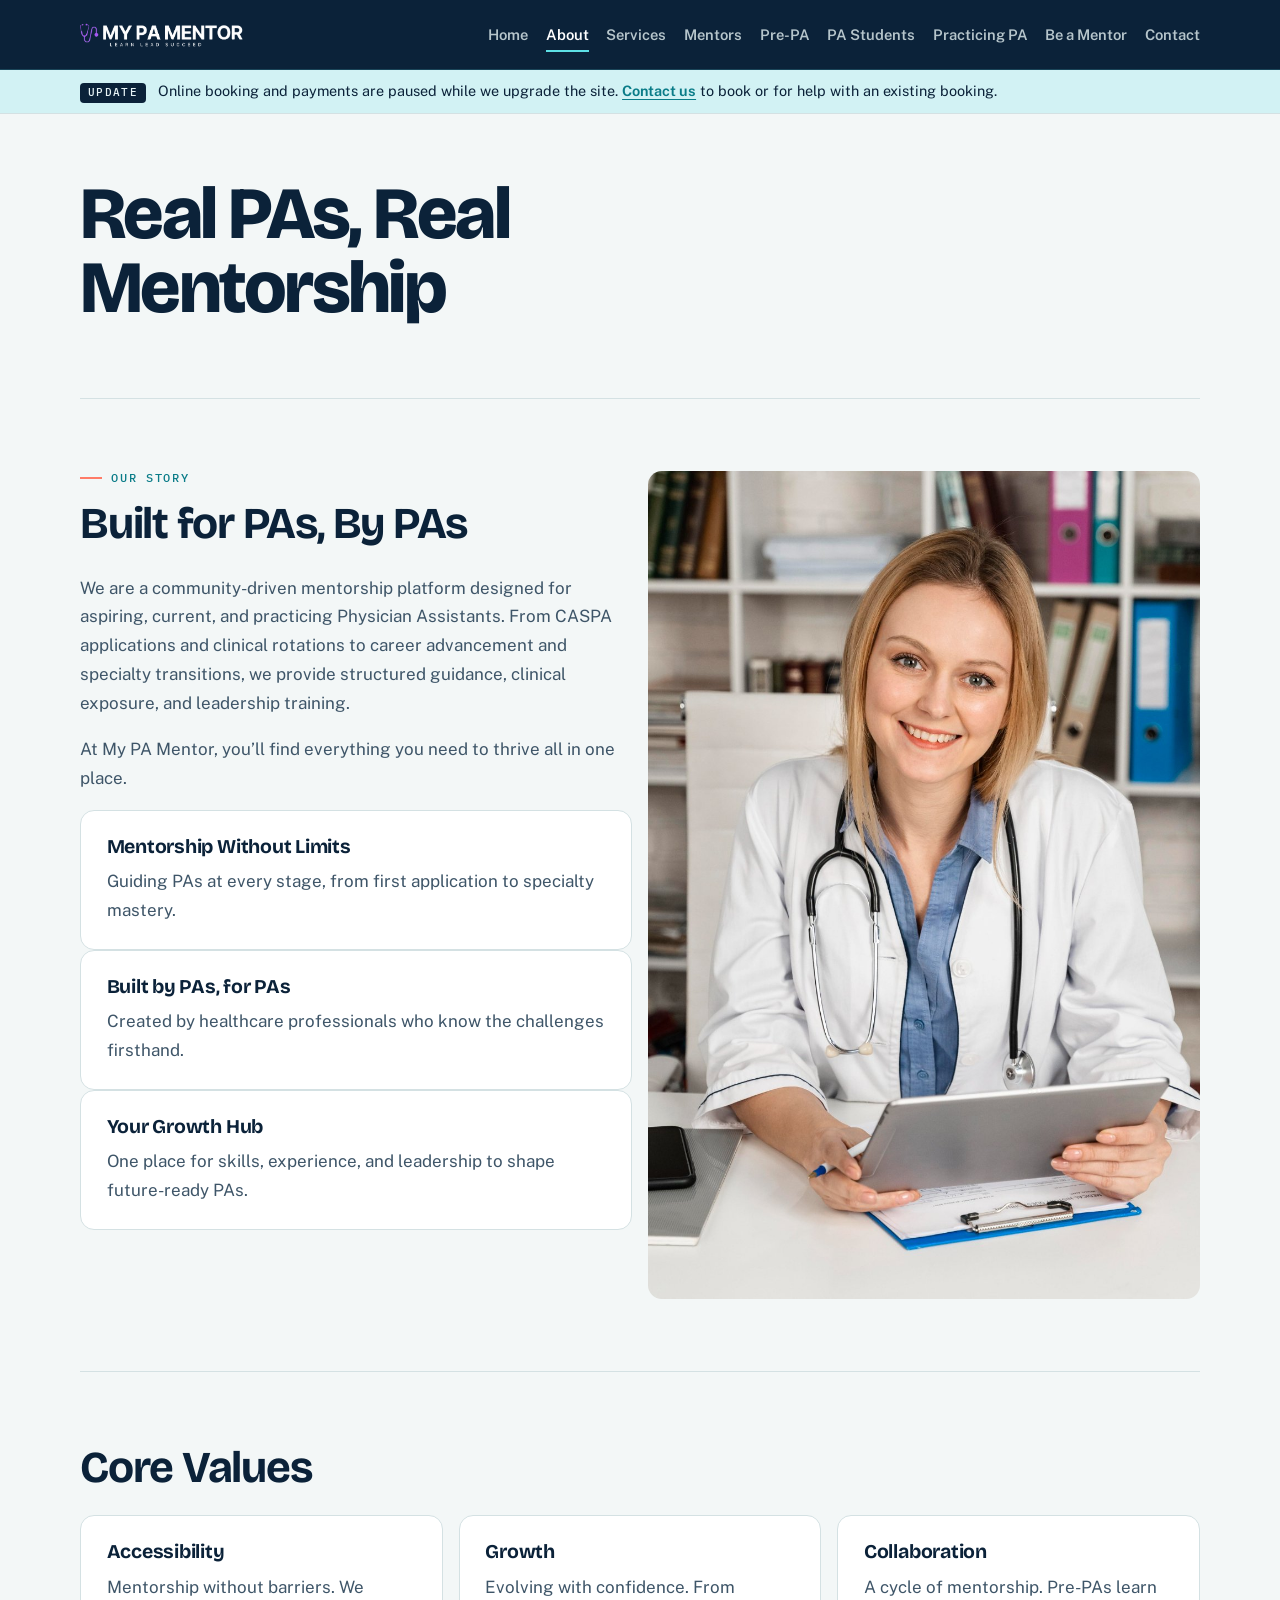
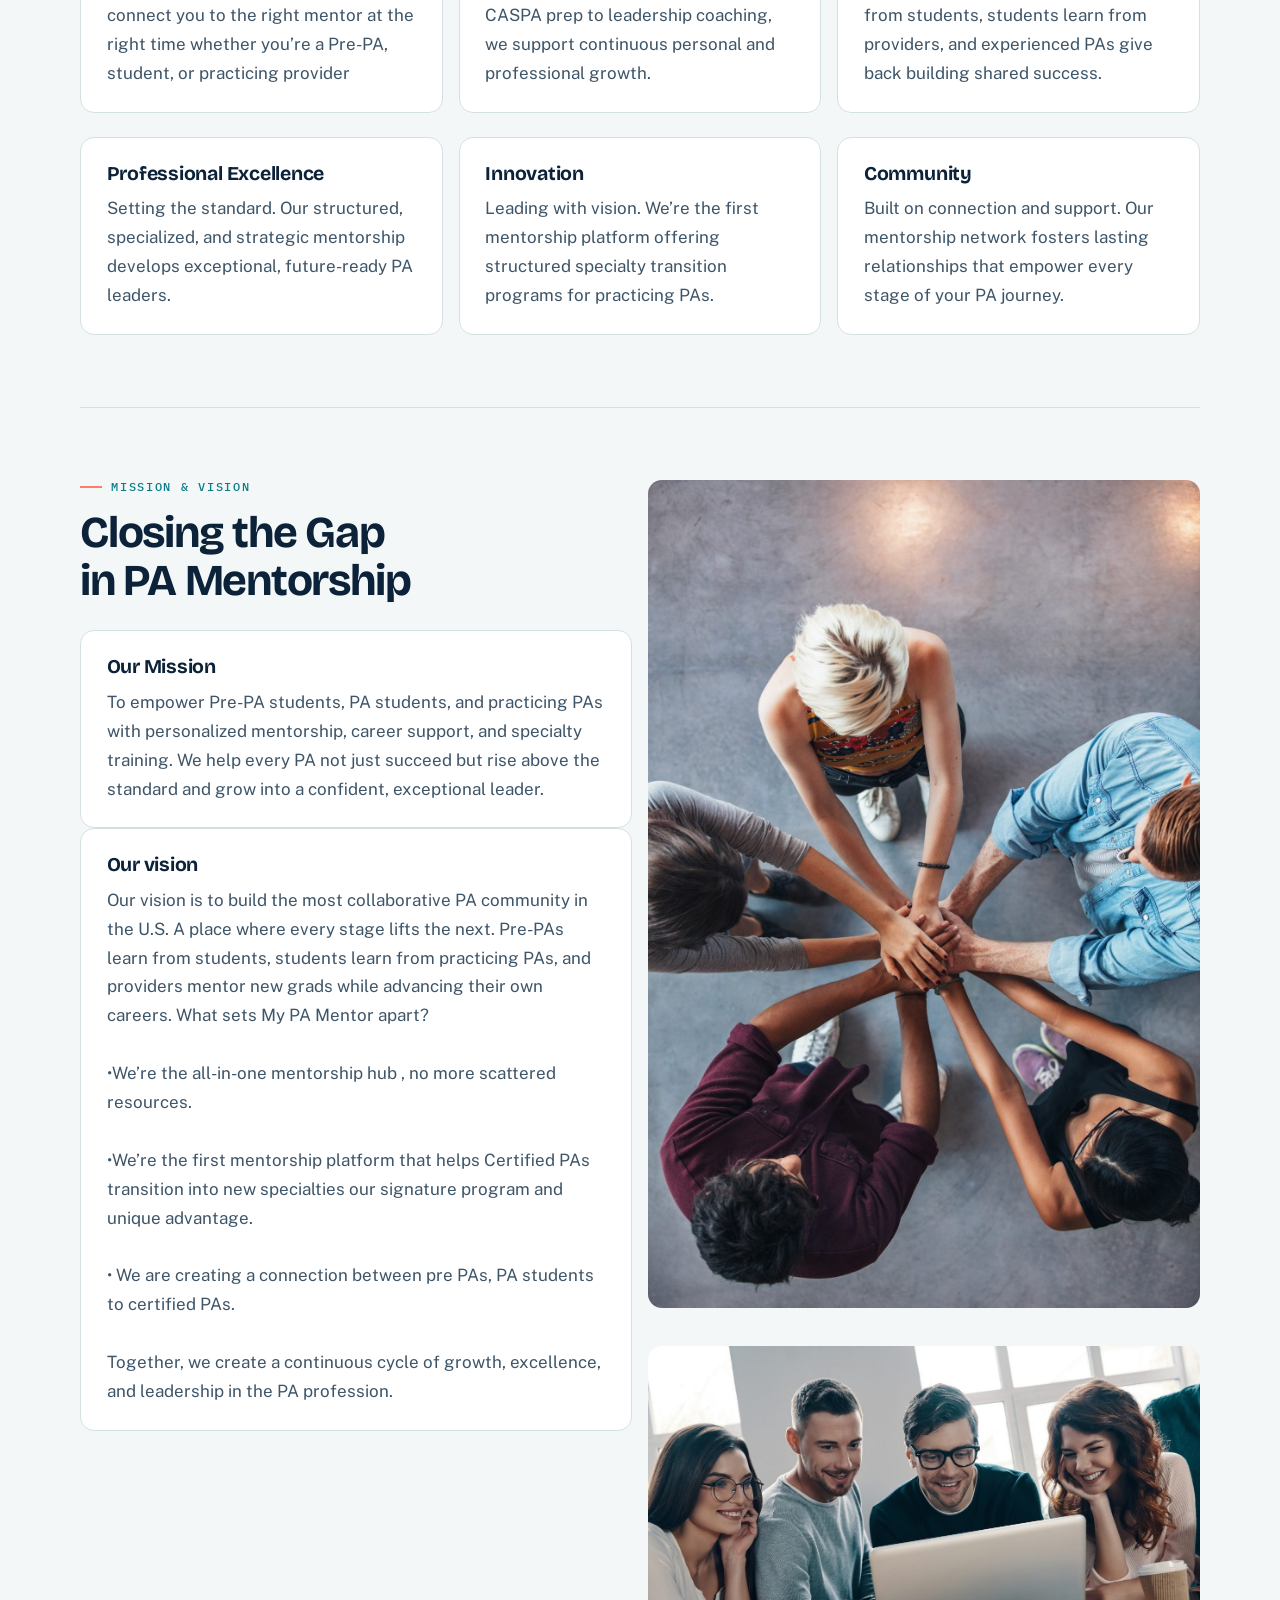
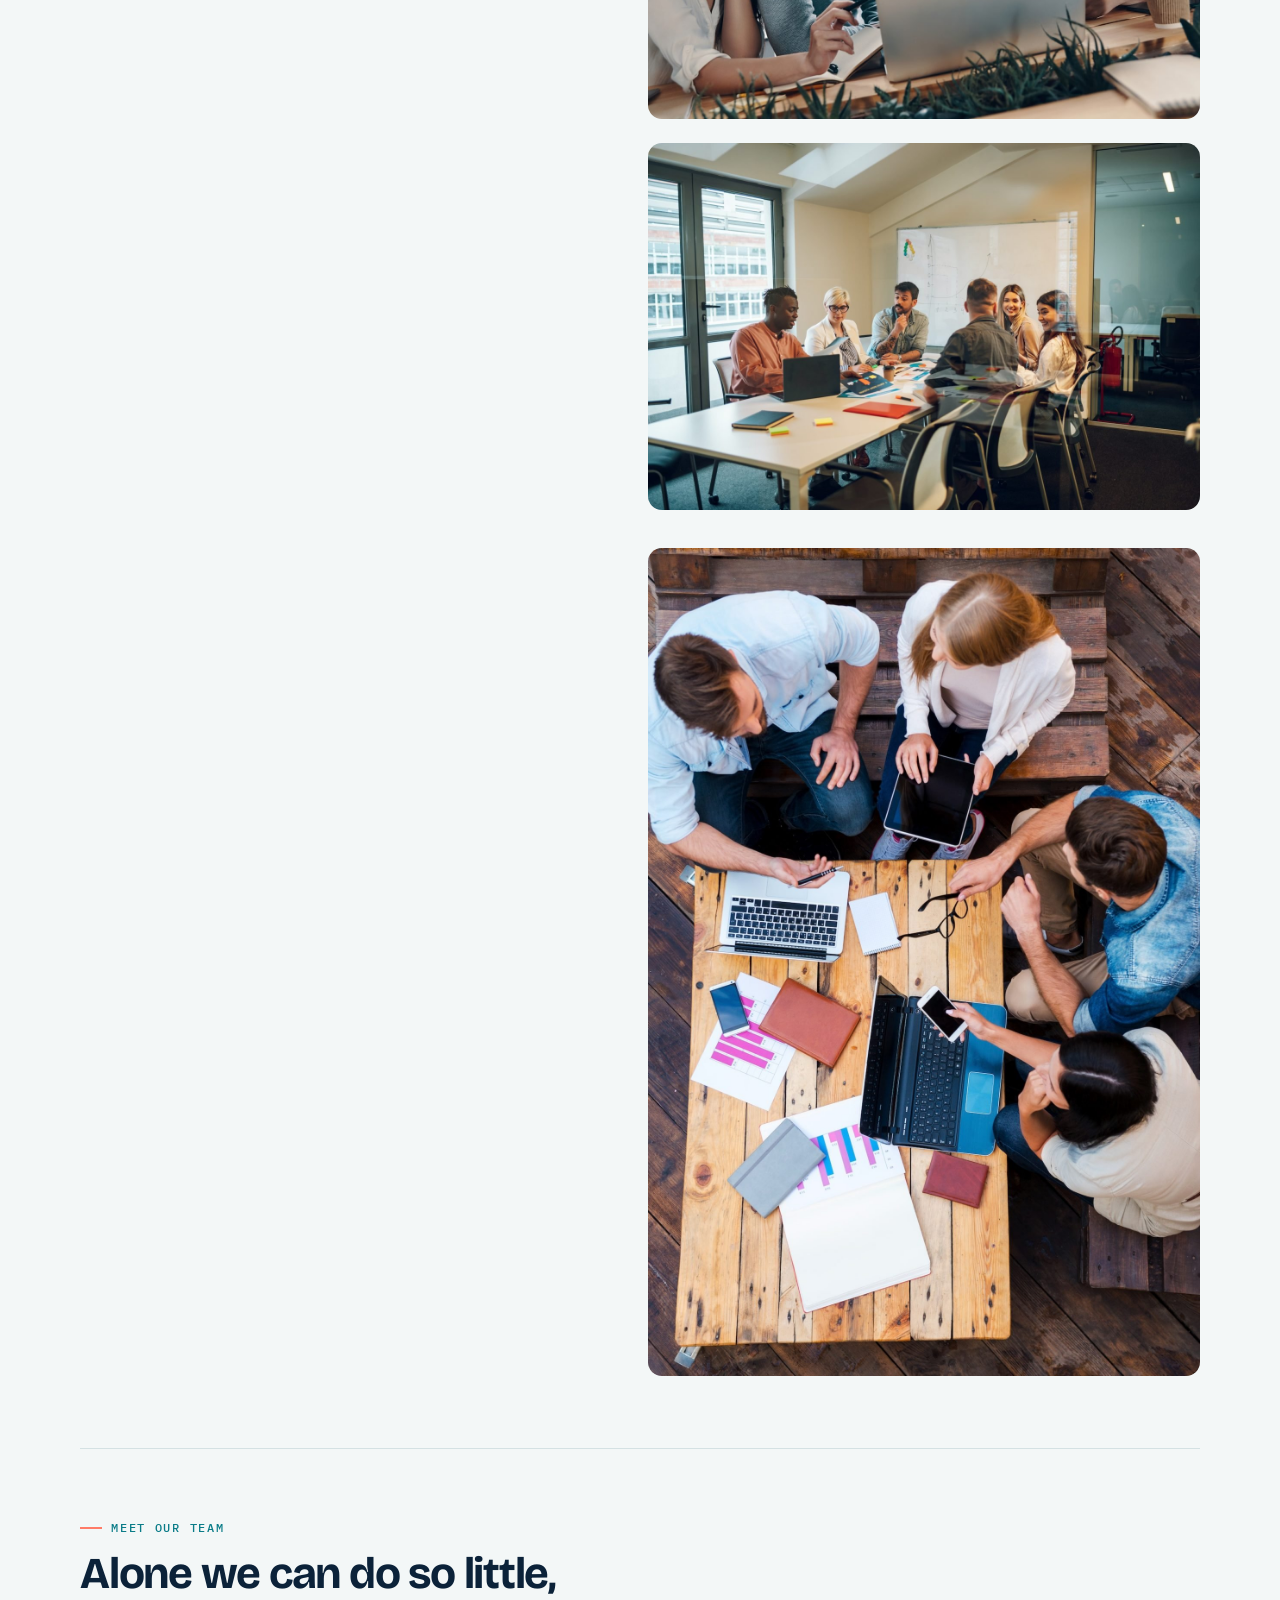
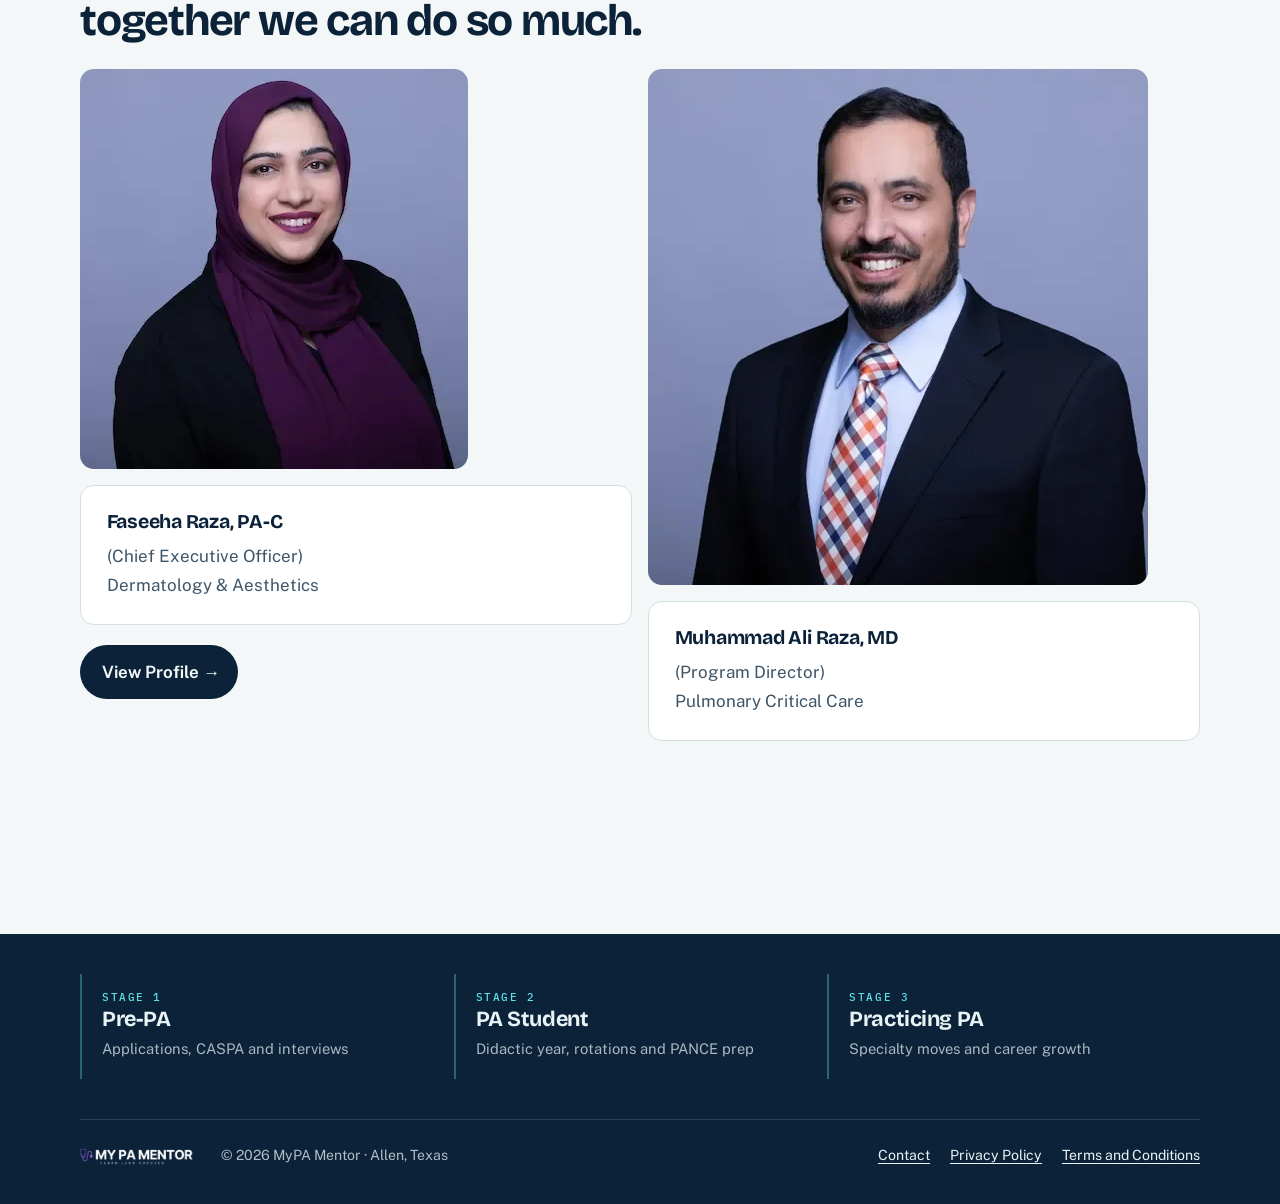
==== about/index.html @ 91609c61 "Restore MyPA Mentor content pages as sanitised static site Replace the single interim page with 13 c" ====
<!doctype html>
<html lang="en">
<head>
<meta charset="utf-8">
<meta name="viewport" content="width=device-width, initial-scale=1">
<meta http-equiv="Content-Security-Policy" content="default-src 'none'; style-src 'self'; img-src 'self'; font-src 'self'; base-uri 'none'; form-action 'none'; frame-ancestors 'none'; object-src 'none'">
<meta name="referrer" content="no-referrer">
<title>About Us | MyPA Mentor</title>
<meta name="description" content="Real PAs, Real Mentorship our story Built for PAs, By PAs We are a community-driven mentorship platform designed for aspiring, current, and practicing Phys">
<link rel="canonical" href="https://mypamentor.com/about/">
<link rel="stylesheet" href="/assets/site.css">
<link rel="icon" href="/assets/icon.svg" type="image/svg+xml">
</head>
<body>
<a class="skip" href="#main">Skip to content</a>
<header class="top"><div class="shell"><a class="brand" href="/"><img src="/assets/logo.png" alt="My PA Mentor — Learn and Succeed" width="535" height="150"></a><nav aria-label="Main"><a href="/">Home</a><a href="/about/" aria-current="page">About</a><a href="/service/">Services</a><a href="/mentors/">Mentors</a><a href="/pre-pa-students/">Pre-PA</a><a href="/pa-students/">PA Students</a><a href="/practicing-pa/">Practicing PA</a><a href="/be-a-mentor/">Be a Mentor</a><a href="/contact-us/">Contact</a></nav></div></header>
<div class="notice"><div class="shell"><span class="notice-tag">Update</span><span>Online booking and payments are paused while we upgrade the site. <a href="/contact-us/">Contact us</a> to book or for help with an existing booking.</span></div></div>
<main id="main" class="shell page-about">
<section class="block lead"><div class="stack"><div class="stack"><div class="stack"><h1>Real PAs, Real Mentorship</h1></div></div></div></section>
<section class="block grid"><div class="stack"><p class="eyebrow">our story</p><h2>Built for PAs, By PAs</h2><p>We are a community-driven mentorship platform designed for aspiring, current, and practicing Physician Assistants. From CASPA applications and clinical rotations to career advancement and specialty transitions, we provide structured guidance, clinical exposure, and leadership training.</p><p>At My PA Mentor, you’ll find everything you need to thrive all in one place.</p><div class="card"><h3>Mentorship Without Limits</h3><p>Guiding PAs at every stage, from first application to specialty mastery.</p></div><div class="card"><h3>Built by PAs, for PAs</h3><p>Created by healthcare professionals who know the challenges firsthand.</p></div><div class="card"><h3>Your Growth Hub</h3><p>One place for skills, experience, and leadership to shape future-ready PAs.</p></div></div><div class="stack"><figure><img src="/images/2025-11-2148827838.jpg" alt="" loading="lazy"></figure></div></section>
<section class="block"><div class="stack"><div class="stack"><div class="stack"><h2>Core Values</h2></div></div><div class="grid"><div class="stack"><div class="card"><h3>Accessibility</h3><p>Mentorship without barriers. We connect you to the right mentor at the right time whether you’re a Pre-PA, student, or practicing provider</p></div></div><div class="stack"><div class="card"><h3>Growth</h3><p>Evolving with confidence. From CASPA prep to leadership coaching, we support continuous personal and professional growth.</p></div></div><div class="stack"><div class="card"><h3>Collaboration</h3><p>A cycle of mentorship. Pre-PAs learn from students, students learn from providers, and experienced PAs give back building shared success.</p></div></div></div><div class="grid"><div class="stack"><div class="card"><h3>Professional Excellence</h3><p>Setting the standard. Our structured, specialized, and strategic mentorship develops exceptional, future-ready PA leaders.</p></div></div><div class="stack"><div class="card"><h3>Innovation</h3><p>Leading with vision. We’re the first mentorship platform offering structured specialty transition programs for practicing PAs.</p></div></div><div class="stack"><div class="card"><h3>Community</h3><p>Built on connection and support. Our mentorship network fosters lasting relationships that empower every stage of your PA journey.</p></div></div></div></div></section>
<section class="block grid"><div class="stack"><p class="eyebrow">Mission &amp; Vision</p><h2>Closing the Gap in PA Mentorship</h2><div class="card"><h3>Our Mission</h3><p>To empower Pre-PA students, PA students, and practicing PAs with personalized mentorship, career support, and specialty training. We help every PA not just succeed but rise above the standard and grow into a confident, exceptional leader.</p></div><div class="card"><h3>Our vision</h3><p>Our vision is to build the most collaborative PA community in the U.S. A place where every stage lifts the next. Pre-PAs learn from students, students learn from practicing PAs, and providers mentor new grads while advancing their own careers. What sets My PA Mentor apart?<br>

<br>•We’re the all-in-one mentorship hub , no more scattered resources.<br>
<br>•We’re the first mentorship platform that helps Certified PAs transition into new specialties our signature program and unique advantage.
<br>
<br>• We are creating a connection between pre PAs, PA students to certified PAs. 
<br><br>Together, we create a continuous cycle of growth, excellence, and leadership in the PA profession.</p></div></div><div class="stack"><div class="grid"><div class="stack"><figure><img src="/images/2025-10-symbolizing-unity-and-teamwork.jpg" alt="" loading="lazy"></figure></div><div class="stack"><figure><img src="/images/2025-09-team-of-innovators-.jpg" alt="" loading="lazy"></figure></div></div><div class="grid"><div class="stack"><figure><img src="/images/2025-10-multiracial-business-team-having-a-meeting-in-the-office.jpg" alt="" loading="lazy"></figure></div><div class="stack"><figure><img src="/images/2025-09-creative-team-in-action-.jpg" alt="" loading="lazy"></figure></div></div></div></section>
<section class="block"><div class="stack"><div class="stack"><div class="stack"><p class="eyebrow">Meet our team</p><h2>Alone we can do so little, together we can do so much.</h2></div></div><div class="grid"><div class="stack"><figure><img src="/images/2025-10-drfashiaprofile.webp" alt="" loading="lazy"></figure><div class="card"><h3>Faseeha Raza, PA-C</h3><p>(Chief Executive Officer) <br>
Dermatology &amp; Aesthetics</p></div><p class="cta"><a class="button" href="/faseeha-raza/">View Profile</a></p></div><div class="stack"><figure><img src="/images/2025-10-drRazaprofile.webp" alt="" loading="lazy"></figure><div class="card"><h3>Muhammad Ali Raza, MD</h3><p>(Program Director) <br>
Pulmonary Critical Care</p></div></div></div></div></section>

</main>
<footer class="bottom">
<div class="shell journey" aria-label="Mentorship by career stage">
<a href="/pre-pa-students/"><span class="stage">Stage 1</span><strong>Pre-PA</strong><span>Applications, CASPA and interviews</span></a>
<a href="/pa-students/"><span class="stage">Stage 2</span><strong>PA Student</strong><span>Didactic year, rotations and PANCE prep</span></a>
<a href="/practicing-pa/"><span class="stage">Stage 3</span><strong>Practicing PA</strong><span>Specialty moves and career growth</span></a>
</div>
<div class="shell base"><p><img class="foot-logo" src="/assets/logo.png" alt="My PA Mentor" width="535" height="150">&copy; 2026 MyPA Mentor &middot; Allen, Texas</p><p><a href="/contact-us/">Contact</a><a href="/privacy/">Privacy Policy</a><a href="/terms/">Terms and Conditions</a></p></div>
</footer>
</body>
</html>
---- assets/site.css ----
/* MyPA Mentor — static site stylesheet (newly authored, 2026-09) */
@font-face { font-family: "Bricolage Grotesque"; font-style: normal; font-weight: 600 800; font-display: swap; src: url("/assets/fonts/bricolage-grotesque.woff2") format("woff2"); }
@font-face { font-family: "Public Sans"; font-style: normal; font-weight: 400 700; font-display: swap; src: url("/assets/fonts/public-sans.woff2") format("woff2"); }
@font-face { font-family: "Public Sans"; font-style: italic; font-weight: 400; font-display: swap; src: url("/assets/fonts/public-sans-italic.woff2") format("woff2"); }
@font-face { font-family: "IBM Plex Mono"; font-style: normal; font-weight: 500; font-display: swap; src: url("/assets/fonts/plex-mono-500.woff2") format("woff2"); }

:root {
  --ground: #f3f7f7;
  --surface: #ffffff;
  --surface-2: #e8f1f2;
  --ink: #0b2239;
  --ink-soft: #3e5568;
  --muted: #6b8090;
  --line: #d4e1e3;
  --teal: #0a7c88;
  --aqua: #5de0e6;
  --aqua-wash: rgba(93, 224, 230, 0.22);
  --coral: #ff7c68;
  --band: #0b2239;
  --band-ink: #e7f3f5;
  --shadow: 0 1px 2px rgba(11, 34, 57, 0.06), 0 12px 32px rgba(11, 34, 57, 0.07);
  --display: "Bricolage Grotesque", "Segoe UI", system-ui, sans-serif;
  --body: "Public Sans", "Segoe UI", system-ui, -apple-system, sans-serif;
  --mono: "IBM Plex Mono", ui-monospace, "Cascadia Mono", Consolas, monospace;
  --r: 14px;
  color-scheme: light;
}
@media (prefers-color-scheme: dark) {
  :root:not([data-theme="light"]) {
    --ground: #08141f; --surface: #0e1f2f; --surface-2: #122839; --ink: #e8f1f3; --ink-soft: #b3c4cd; --muted: #8aa0ad;
    --line: #1e3547; --teal: #5de0e6; --aqua-wash: rgba(93, 224, 230, 0.12); --band: #0e1f2f; --band-ink: #e8f1f3;
    --shadow: 0 1px 2px rgba(0, 0, 0, 0.3), 0 12px 32px rgba(0, 0, 0, 0.25); color-scheme: dark;
  }
}
:root[data-theme="dark"] {
  --ground: #08141f; --surface: #0e1f2f; --surface-2: #122839; --ink: #e8f1f3; --ink-soft: #b3c4cd; --muted: #8aa0ad;
  --line: #1e3547; --teal: #5de0e6; --aqua-wash: rgba(93, 224, 230, 0.12); --band: #0e1f2f; --band-ink: #e8f1f3;
  --shadow: 0 1px 2px rgba(0, 0, 0, 0.3), 0 12px 32px rgba(0, 0, 0, 0.25); color-scheme: dark;
}

*, *::before, *::after { box-sizing: border-box; }
html { -webkit-text-size-adjust: 100%; }
body {
  margin: 0; min-width: 20rem; background: var(--ground); color: var(--ink);
  font: 400 1.0625rem/1.7 var(--body); text-rendering: optimizeLegibility;
}
img { display: block; max-width: 100%; height: auto; }
a { color: var(--teal); text-decoration-thickness: 1px; text-underline-offset: 0.2em; }
a:hover { text-decoration-thickness: 2px; }
:focus-visible { outline: 3px solid var(--aqua); outline-offset: 3px; border-radius: 4px; }
.shell { width: min(100% - 2.5rem, 70rem); margin-inline: auto; }
.skip { position: absolute; left: 1rem; top: -4rem; z-index: 20; padding: 0.6rem 1rem; border-radius: 8px; background: var(--ink); color: var(--ground); }
.skip:focus { top: 1rem; }

/* ---------- header + notice ---------- */
.top { position: sticky; top: env(safe-area-inset-top, 0px); z-index: 10; background: #0b2239; border-bottom: 1px solid rgba(93, 224, 230, 0.18); }
.top .shell { display: flex; flex-wrap: wrap; align-items: center; justify-content: space-between; gap: 0.75rem 2rem; padding-block: 0.7rem; }
.brand { display: inline-flex; align-items: center; line-height: 0; }
.brand img { height: 2.9rem; width: auto; }
nav { display: flex; flex-wrap: wrap; gap: 0.15rem 1.1rem; }
nav a { color: rgba(231, 243, 245, 0.78); text-decoration: none; font-weight: 600; font-size: 0.92rem; padding-block: 0.3rem; background: linear-gradient(#5de0e6, #5de0e6) left bottom / 0 2px no-repeat; transition: background-size 0.2s ease, color 0.2s ease; }
nav a:hover, nav a[aria-current="page"] { color: #ffffff; background-size: 100% 2px; }
.top :focus-visible { outline-color: #5de0e6; }
.notice { background: var(--aqua-wash); color: var(--ink); font-size: 0.9rem; border-bottom: 1px solid var(--line); }
.notice .shell { display: flex; gap: 0.75rem; align-items: baseline; padding-block: 0.6rem; }
.notice a { color: var(--teal); font-weight: 650; }
.notice-tag { flex: none; font: 500 0.7rem/1 var(--mono); letter-spacing: 0.12em; text-transform: uppercase; color: #e7f3f5; background: #0b2239; padding: 0.3rem 0.5rem; border-radius: 4px; }

/* ---------- type ---------- */
main { padding-block: clamp(2rem, 5vw, 4rem) clamp(3rem, 7vw, 6rem); }
h1, h2, h3 { font-family: var(--display); color: var(--ink); text-wrap: balance; margin: 0 0 0.6em; }
h1 { font-size: clamp(2.5rem, 6.2vw, 4.6rem); font-weight: 800; line-height: 1; letter-spacing: -0.035em; max-width: 16ch; }
h2 { font-size: clamp(1.75rem, 3.6vw, 2.75rem); font-weight: 700; line-height: 1.08; letter-spacing: -0.028em; max-width: 22ch; }
h3 { font-size: 1.22rem; font-weight: 700; line-height: 1.25; letter-spacing: -0.012em; }
p, li { color: var(--ink-soft); max-width: 65ch; overflow-wrap: break-word; }
p { margin: 0 0 1em; }
strong { color: var(--ink); font-weight: 650; }
.eyebrow { display: inline-flex; align-items: center; gap: 0.55rem; margin: 0 0 0.9rem; color: var(--teal); font: 500 0.76rem/1.2 var(--mono); letter-spacing: 0.14em; text-transform: uppercase; }
.eyebrow::before { content: ""; width: 1.4rem; height: 2px; background: var(--coral); }

/* ---------- sections ---------- */
.block { padding-block: clamp(2.5rem, 6vw, 4.5rem); border-top: 1px solid var(--line); }
.block.lead { border-top: 0; padding-top: 0; }
.stack { display: flex; flex-direction: column; min-width: 0; }
.stack > :last-child { margin-bottom: 0; }
.grid { display: grid; grid-template-columns: repeat(auto-fit, minmax(min(100%, 17rem), 1fr)); gap: clamp(1.25rem, 3vw, 2.5rem); align-items: start; }
.stack + .stack, .grid + .grid, .stack + .grid, .grid + .stack { margin-top: 1.5rem; }
.grid > .stack + .stack { margin-top: 0; }

/* lead section: text + image mosaic */
.lead h1 + h2, .lead h1 + h3 { font-family: var(--body); font-size: clamp(1.05rem, 1.6vw, 1.25rem); font-weight: 400; letter-spacing: 0; line-height: 1.6; color: var(--ink-soft); max-width: 58ch; }
.lead .grid { align-items: center; }
.lead .stack:has(> figure + figure) { display: grid; grid-template-columns: 1fr 1fr; gap: 0.9rem; }
.lead .stack:has(> figure + figure) > figure { margin: 0; }

/* ---------- media ---------- */
figure { margin: 0 0 1rem; }
figure img { width: auto; max-width: 100%; border-radius: var(--r); }
figure.linked a { display: block; border-radius: var(--r); transition: transform 0.2s ease, box-shadow 0.2s ease; }
figure.linked a:hover { transform: translateY(-3px); box-shadow: var(--shadow); }
figcaption { margin-top: 0.4rem; font: 500 0.75rem/1.4 var(--mono); color: var(--muted); }
.gallery { display: grid; grid-template-columns: repeat(auto-fill, minmax(10rem, 1fr)); gap: 0.75rem; }
.gallery img { border-radius: 10px; }

/* ---------- cards: features & FAQs only ---------- */
.card { height: 100%; padding: 1.5rem 1.6rem; background: var(--surface); border: 1px solid var(--line); border-radius: var(--r); }
.card h3 { margin-bottom: 0.5rem; }
.card h3 a { color: inherit; text-decoration: none; }
.card p:last-child { margin-bottom: 0; }
.grid:has(> .stack > .card) { gap: 1rem; }

/* lists */
.list { list-style: none; padding: 0; margin: 0 0 1rem; display: grid; gap: 0.5rem; }
.list li { position: relative; padding-left: 1.6rem; color: var(--ink); font-weight: 550; }
.list li::before { content: ""; position: absolute; left: 0; top: 0.62em; width: 0.8rem; height: 2px; background: var(--teal); }
main ul:not(.list), main ol { padding-left: 1.2rem; }

/* buttons */
.cta { margin: 1.25rem 0 0; }
.button { display: inline-flex; align-items: center; gap: 0.5rem; padding: 0.8rem 1.35rem; border-radius: 999px; background: var(--ink); color: var(--ground); font-weight: 650; text-decoration: none; transition: background 0.2s ease, transform 0.2s ease; }
.button::after { content: "→"; font-family: var(--mono); }
.button:hover { background: var(--teal); color: var(--surface); transform: translateY(-1px); }

/* testimonials */
.quotes { display: grid; grid-template-columns: repeat(auto-fit, minmax(min(100%, 18rem), 1fr)); gap: 1rem; margin-top: 0.5rem; }
blockquote { margin: 0; padding: 1.5rem 1.6rem 1.3rem; background: var(--surface); border: 1px solid var(--line); border-radius: var(--r); color: var(--ink-soft); font-size: 0.98rem; white-space: pre-line; }
blockquote::before { content: "\201C"; display: block; height: 2.2rem; font: 800 3.6rem/1 var(--display); color: var(--aqua); }
blockquote footer { white-space: normal; margin-top: 1rem; padding-top: 0.8rem; border-top: 1px dashed var(--line); font: 500 0.78rem/1.4 var(--mono); letter-spacing: 0.04em; color: var(--ink); }

/* accordion */
details { border-bottom: 1px solid var(--line); padding-block: 1rem; }
summary { cursor: pointer; font: 700 1.1rem/1.3 var(--display); color: var(--ink); list-style: none; display: flex; justify-content: space-between; gap: 1rem; }
summary::-webkit-details-marker { display: none; }
summary::after { content: "+"; font-family: var(--mono); color: var(--teal); }
details[open] summary::after { content: "–"; }
details > :not(summary) { margin-top: 0.75rem; }

/* misc */
.address { font: 500 0.85rem/1.5 var(--mono); color: var(--ink); }
.notice-inline { padding: 1rem 1.2rem; border-radius: var(--r); background: var(--aqua-wash); border: 1px solid var(--line); color: var(--ink); }
.table-wrap, table { display: block; overflow-x: auto; }
table { border-collapse: collapse; } th, td { border: 1px solid var(--line); padding: 0.5rem 0.75rem; text-align: left; }
hr { border: 0; border-top: 1px solid var(--line); margin: 2rem 0; }

/* legal pages: single reading column */
.legal { max-width: 46rem; }
.legal h3 { margin-top: 2rem; font-size: 1.15rem; }

/* ---------- footer ---------- */
.bottom { margin-top: 2rem; background: #0b2239; color: #e7f3f5; }
.journey { display: grid; grid-template-columns: repeat(auto-fit, minmax(min(100%, 14rem), 1fr)); gap: 1px; padding-block: 2.5rem; }
.journey a { display: grid; gap: 0.3rem; padding: 1.1rem 1.25rem; color: var(--band-ink); text-decoration: none; border-left: 2px solid rgba(93, 224, 230, 0.35); transition: border-color 0.2s ease, background 0.2s ease; }
.journey a:hover { border-color: var(--aqua); background: rgba(93, 224, 230, 0.07); }
.journey .stage { font: 500 0.7rem/1 var(--mono); letter-spacing: 0.14em; text-transform: uppercase; color: var(--aqua); }
.journey strong { color: var(--band-ink); font: 700 1.35rem/1.1 var(--display); letter-spacing: -0.02em; }
.journey span:last-child { color: rgba(231, 243, 245, 0.72); font-size: 0.92rem; }
.base { display: flex; flex-wrap: wrap; justify-content: space-between; gap: 0.75rem 2rem; padding-block: 1.25rem 2rem; border-top: 1px solid rgba(231, 243, 245, 0.14); font-size: 0.88rem; }
.base p { margin: 0; color: rgba(231, 243, 245, 0.75); display: flex; flex-wrap: wrap; align-items: center; gap: 0.4rem 1.25rem; }
.base a { color: var(--band-ink); }
.foot-logo { height: 2rem; width: auto; margin-right: 0.4rem; }

@media (max-width: 44rem) {
  .notice .shell { flex-direction: column; gap: 0.35rem; }
  .top { position: static; }
  .brand img { height: 2.4rem; }
  nav { gap: 0.1rem 0.9rem; }
  nav a { font-size: 0.88rem; }
}
@media (prefers-reduced-motion: reduce) { *, *::before, *::after { transition: none !important; } }
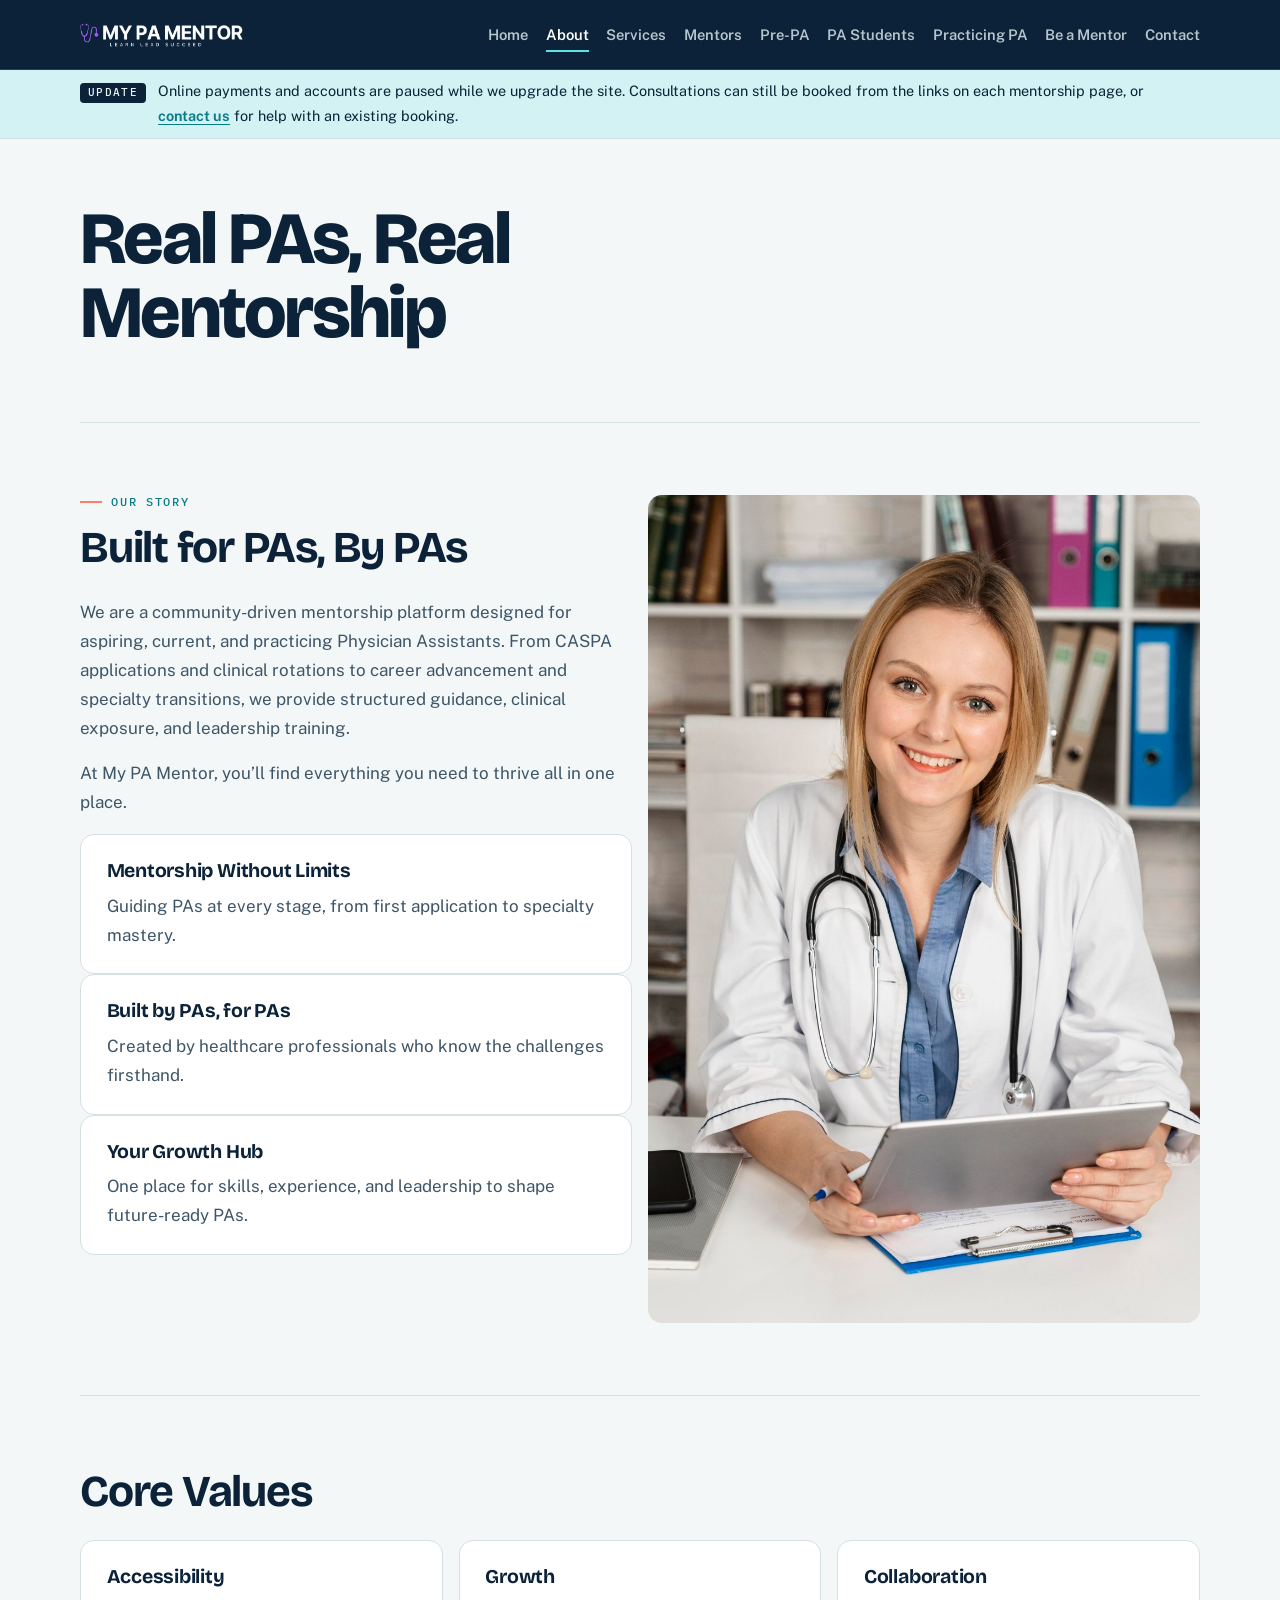
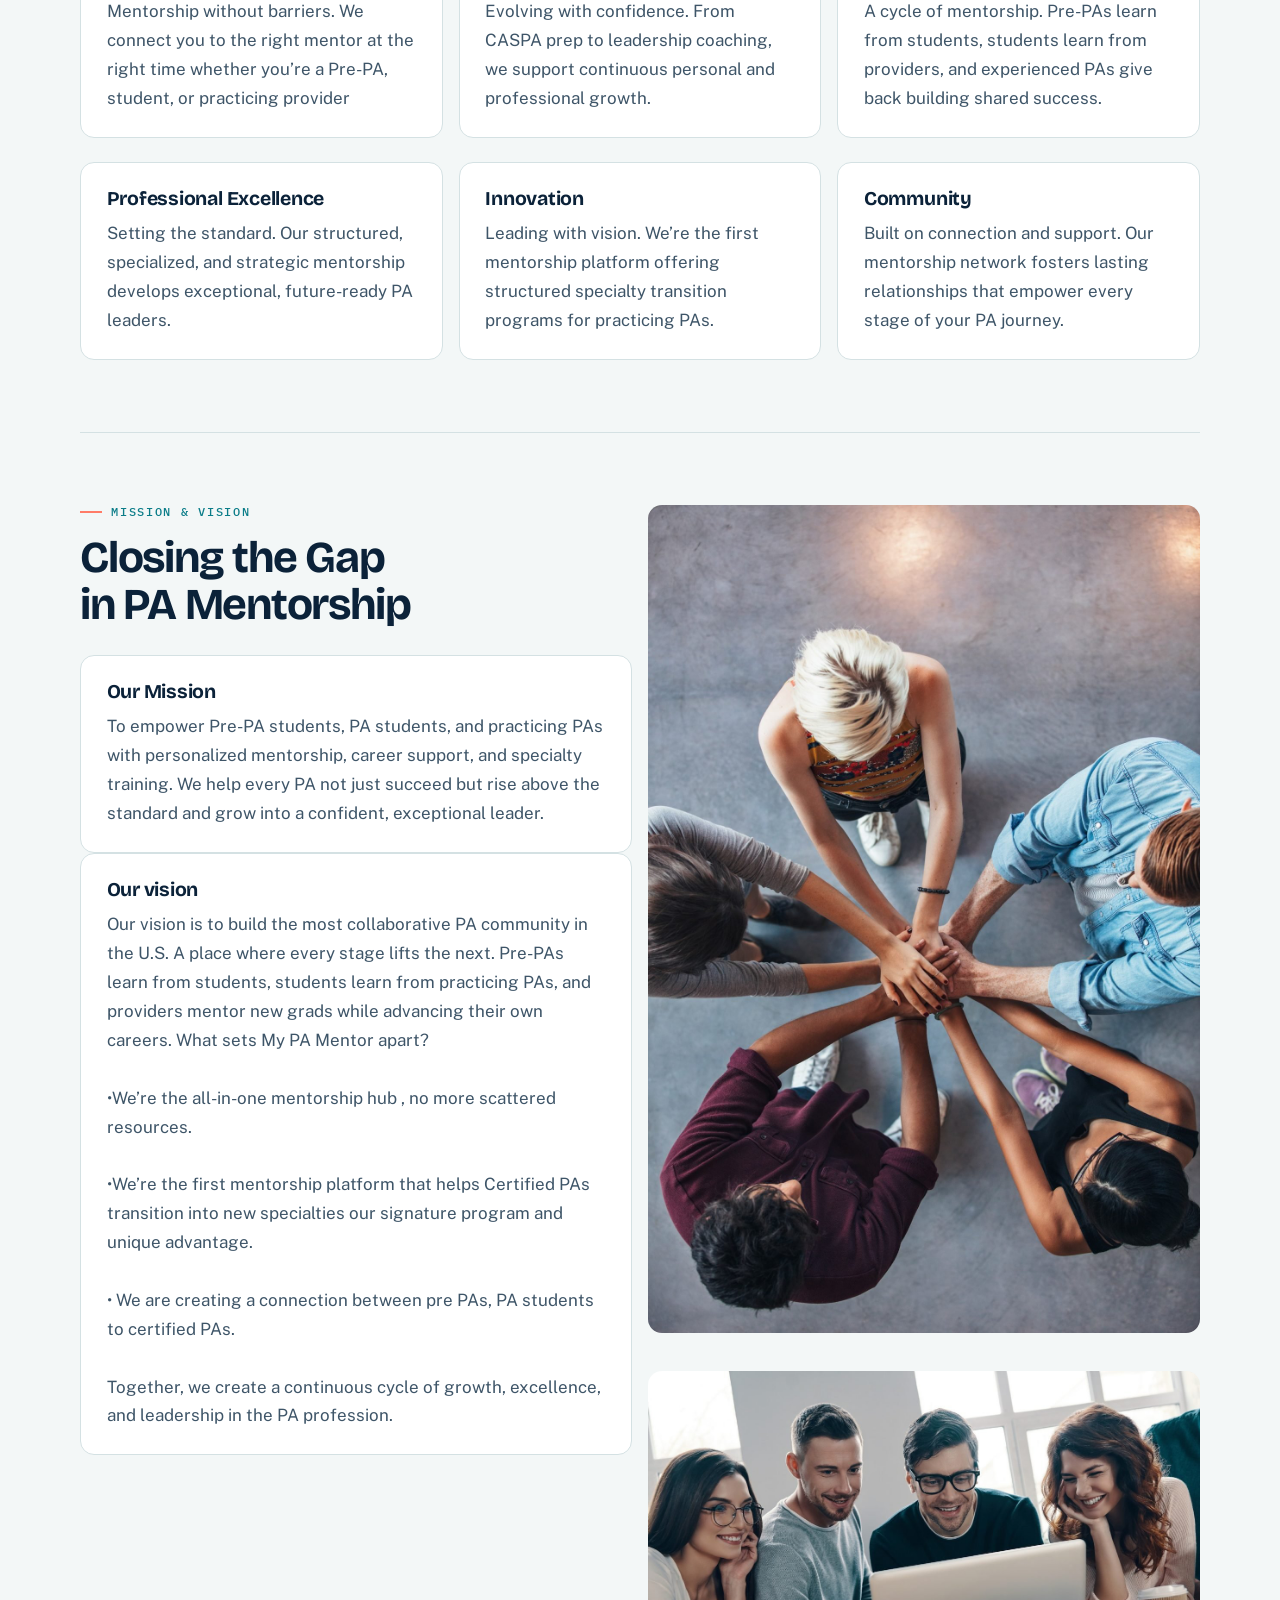
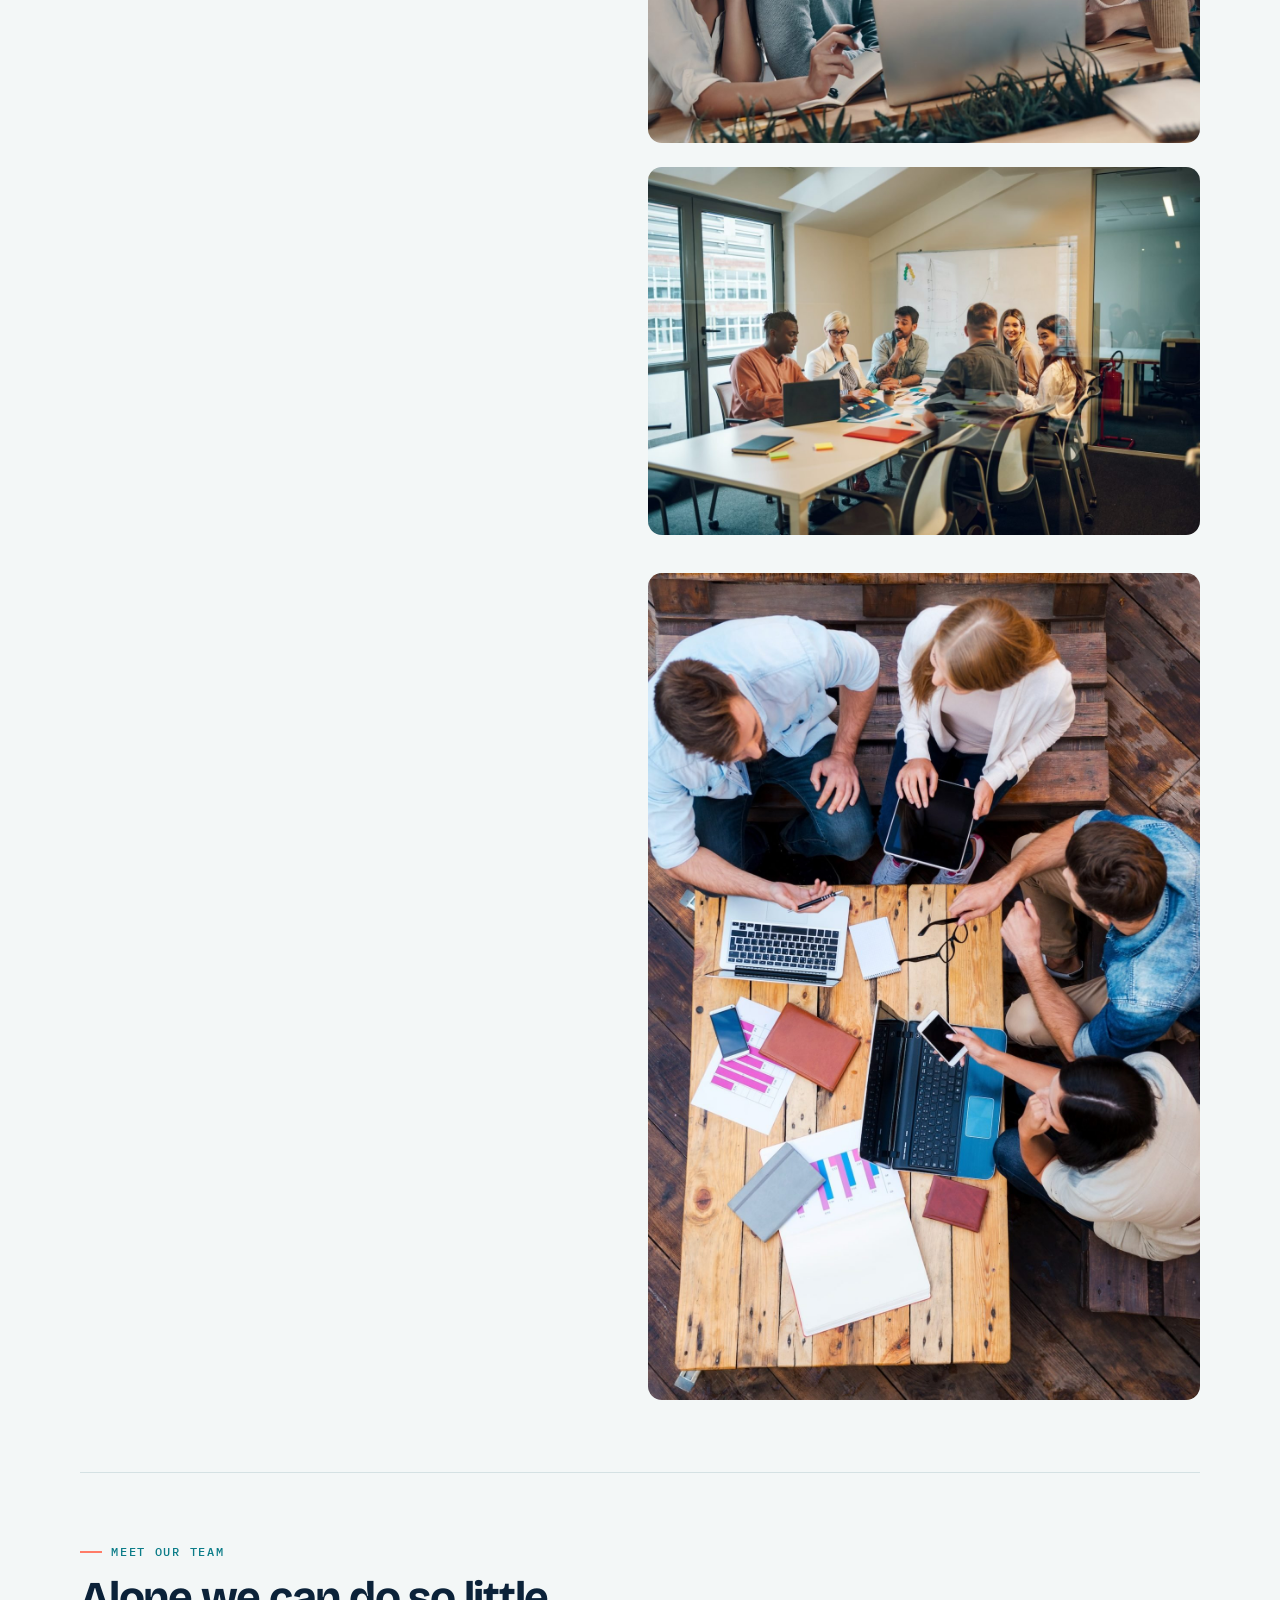
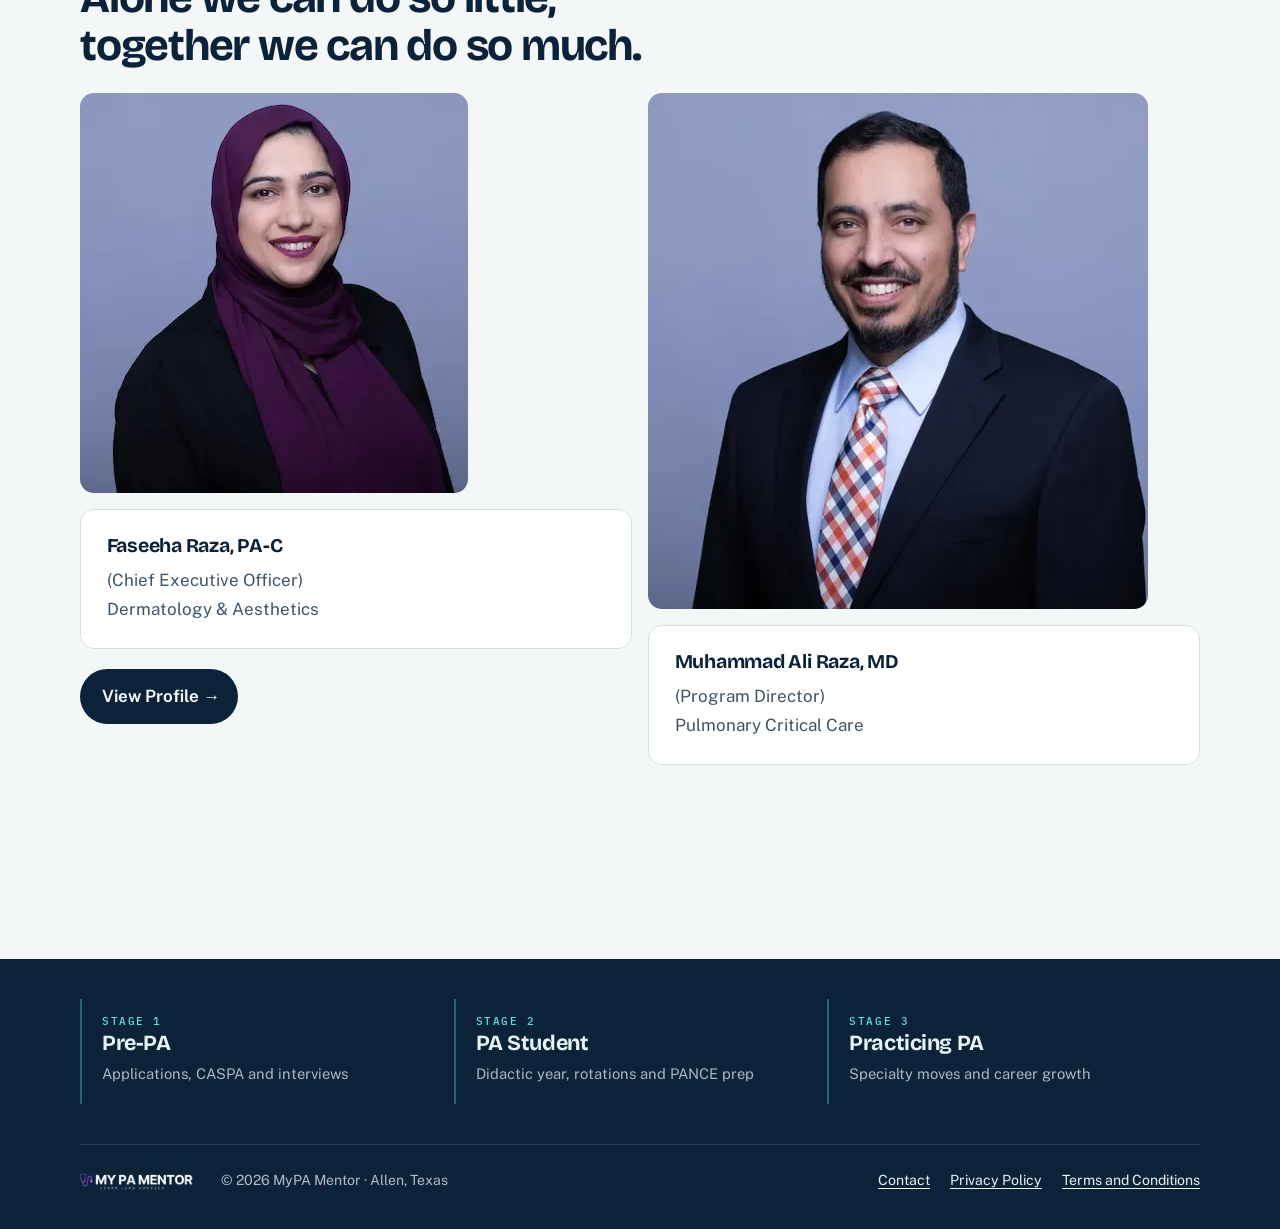
==== commit b48d4f78: "Restore served page titles, fix heading highlights, enable consultation links - Titles now match wha" ====
--- a/about/index.html
+++ b/about/index.html
@@ -5,7 +5,7 @@
 <meta name="viewport" content="width=device-width, initial-scale=1">
 <meta http-equiv="Content-Security-Policy" content="default-src 'none'; style-src 'self'; img-src 'self'; font-src 'self'; base-uri 'none'; form-action 'none'; frame-ancestors 'none'; object-src 'none'">
 <meta name="referrer" content="no-referrer">
-<title>About Us | MyPA Mentor</title>
+<title>About Us – My PA Mentor</title>
 <meta name="description" content="Real PAs, Real Mentorship our story Built for PAs, By PAs We are a community-driven mentorship platform designed for aspiring, current, and practicing Phys">
 <link rel="canonical" href="https://mypamentor.com/about/">
 <link rel="stylesheet" href="/assets/site.css">
@@ -14,7 +14,7 @@
 <body>
 <a class="skip" href="#main">Skip to content</a>
 <header class="top"><div class="shell"><a class="brand" href="/"><img src="/assets/logo.png" alt="My PA Mentor — Learn and Succeed" width="535" height="150"></a><nav aria-label="Main"><a href="/">Home</a><a href="/about/" aria-current="page">About</a><a href="/service/">Services</a><a href="/mentors/">Mentors</a><a href="/pre-pa-students/">Pre-PA</a><a href="/pa-students/">PA Students</a><a href="/practicing-pa/">Practicing PA</a><a href="/be-a-mentor/">Be a Mentor</a><a href="/contact-us/">Contact</a></nav></div></header>
-<div class="notice"><div class="shell"><span class="notice-tag">Update</span><span>Online booking and payments are paused while we upgrade the site. <a href="/contact-us/">Contact us</a> to book or for help with an existing booking.</span></div></div>
+<div class="notice"><div class="shell"><span class="notice-tag">Update</span><span>Online payments and accounts are paused while we upgrade the site. Consultations can still be booked from the links on each mentorship page, or <a href="/contact-us/">contact us</a> for help with an existing booking.</span></div></div>
 <main id="main" class="shell page-about">
 <section class="block lead"><div class="stack"><div class="stack"><div class="stack"><h1>Real PAs, Real Mentorship</h1></div></div></div></section>
 <section class="block grid"><div class="stack"><p class="eyebrow">our story</p><h2>Built for PAs, By PAs</h2><p>We are a community-driven mentorship platform designed for aspiring, current, and practicing Physician Assistants. From CASPA applications and clinical rotations to career advancement and specialty transitions, we provide structured guidance, clinical exposure, and leadership training.</p><p>At My PA Mentor, you’ll find everything you need to thrive all in one place.</p><div class="card"><h3>Mentorship Without Limits</h3><p>Guiding PAs at every stage, from first application to specialty mastery.</p></div><div class="card"><h3>Built by PAs, for PAs</h3><p>Created by healthcare professionals who know the challenges firsthand.</p></div><div class="card"><h3>Your Growth Hub</h3><p>One place for skills, experience, and leadership to shape future-ready PAs.</p></div></div><div class="stack"><figure><img src="/images/2025-11-2148827838.jpg" alt="" loading="lazy"></figure></div></section>
--- a/assets/site.css
+++ b/assets/site.css
@@ -77,6 +77,8 @@
 strong { color: var(--ink); font-weight: 650; }
 .eyebrow { display: inline-flex; align-items: center; gap: 0.55rem; margin: 0 0 0.9rem; color: var(--teal); font: 500 0.76rem/1.2 var(--mono); letter-spacing: 0.14em; text-transform: uppercase; }
 .eyebrow::before { content: ""; width: 1.4rem; height: 2px; background: var(--coral); }
+/* Words the original headings marked for emphasis with ElementsKit {{...}} syntax. */
+.hl { color: var(--teal); box-shadow: inset 0 -0.35em 0 var(--aqua-wash); }
 
 /* ---------- sections ---------- */
 .block { padding-block: clamp(2.5rem, 6vw, 4.5rem); border-top: 1px solid var(--line); }
